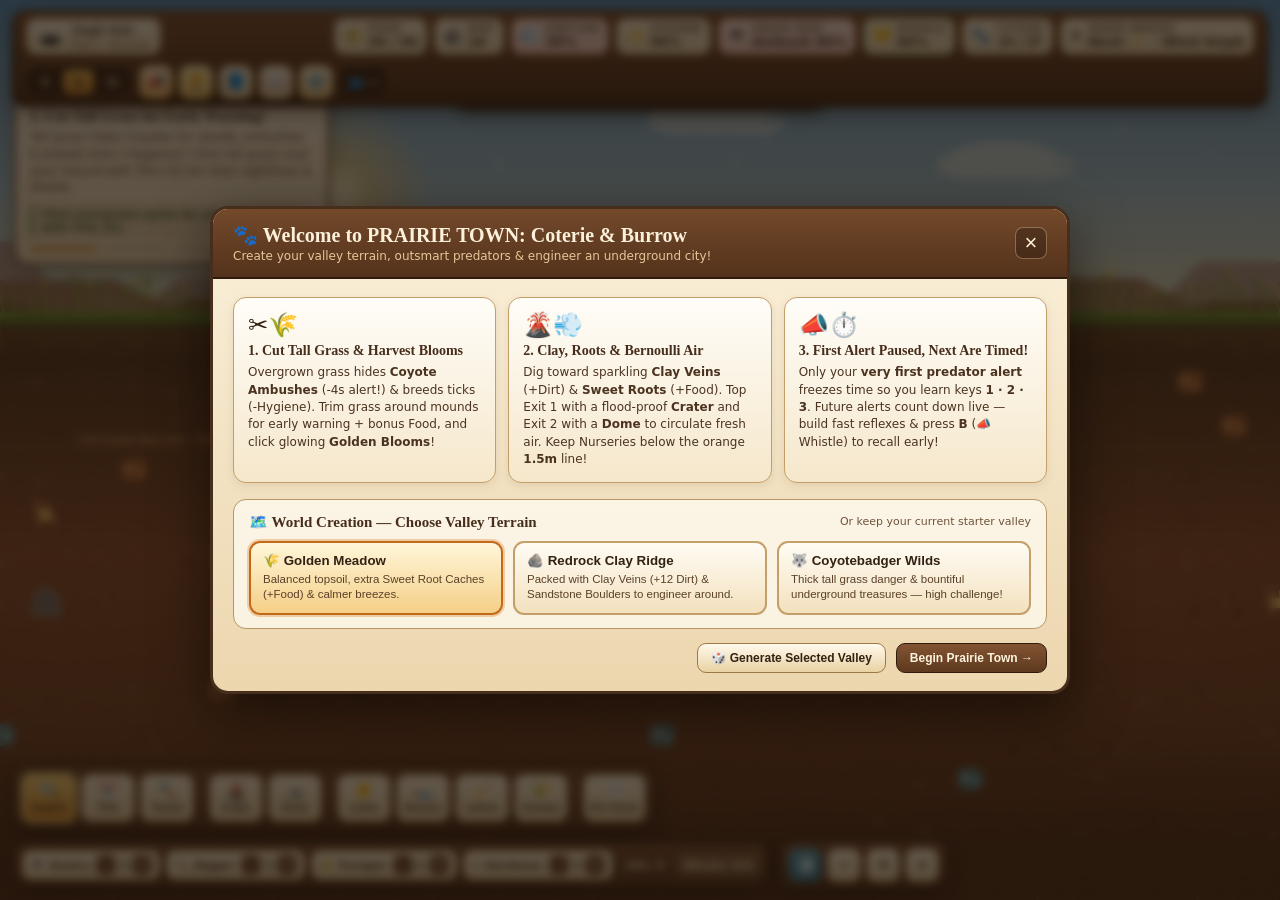
==== index.html @ 35f129bc "PRAIRIE TOWN: Coterie & Burrow v2.1.0 - static site ready with global player counter, valley minimap" ====
<!DOCTYPE html>
<html lang="en">
<head>
  <meta charset="UTF-8" />
  <meta name="viewport" content="width=device-width, initial-scale=1.0, maximum-scale=1.0, user-scalable=no" />
  <title>PRAIRIE TOWN: Coterie &amp; Burrow</title>
  <link rel="icon" href="data:image/svg+xml,<svg xmlns='http://www.w3.org/2000/svg' viewBox='0 0 100 100'><text y='.9em' font-size='90'>🐾</text></svg>" />
  <link rel="stylesheet" href="css/styles.css" />
</head>
<body>
  <div id="app-shell">
    <!-- Full-Screen Cutaway Canvas -->
    <canvas id="game-canvas" aria-label="Prairie Town cutaway world"></canvas>

    <!-- Top Wooden / Parchment HUD Bar -->
    <header id="top-hud" class="hud-wood-bar">
      <div class="hud-left">
        <button id="btn-rank-badge" class="hud-rank-pill" title="View Colony Rank &amp; Progression">
          <span id="hud-rank-icon" class="rank-icon">🕳️</span>
          <div class="rank-text">
            <span id="hud-rank-title" class="rank-title">Single Hole</span>
            <span id="hud-day-time" class="rank-sub">Day 1 · Morning</span>
          </div>
        </button>
      </div>

      <div class="hud-resources" aria-label="Colony Resources">
        <div class="res-pill" title="Food Stores (Seeds &amp; Dry Grass) — build Granaries to expand storage">
          <span class="res-ico">🌾</span>
          <div class="res-meta">
            <span class="res-label">Food</span>
            <span id="hud-food" class="res-val">28 / 50</span>
          </div>
        </div>

        <div class="res-pill" title="Packed Dirt — excavated from tunnels to build Crater &amp; Dome Mounds">
          <span class="res-ico">🪨</span>
          <div class="res-meta">
            <span class="res-label">Dirt</span>
            <span id="hud-dirt" class="res-val">18</span>
          </div>
        </div>

        <div id="pill-airflow" class="res-pill" title="Fresh Airflow % — Connect a Crater Mound + Dome Mound for Bernoulli ventilation!">
          <span class="res-ico">💨</span>
          <div class="res-meta">
            <span class="res-label">Airflow</span>
            <span id="hud-airflow" class="res-val">42%</span>
          </div>
          <span id="hud-bernoulli-tag" class="mini-tag hidden">Bernoulli</span>
        </div>

        <div class="res-pill" title="Colony Hygiene % — Build a Latrine, assign Gardeners & trim tick-heavy tall grass">
          <span class="res-ico">✨</span>
          <div class="res-meta">
            <span class="res-label">Hygiene</span>
            <span id="hud-hygiene" class="res-val">88%</span>
          </div>
        </div>

        <div id="pill-sightline" class="res-pill" title="Perimeter Grass &amp; Sightlines — Tall grass hides Coyote ambushes &amp; drains Hygiene!">
          <span class="res-ico">👁️</span>
          <div class="res-meta">
            <span class="res-label">Grass Risk</span>
            <span id="hud-grass-risk" class="res-val">High</span>
          </div>
        </div>

        <div id="pill-morale" class="res-pill" title="Colony Morale % — Driven by Food, Bernoulli Airflow, Hygiene &amp; Alarm defense">
          <span class="res-ico">💛</span>
          <div class="res-meta">
            <span class="res-label">Morale</span>
            <span id="hud-morale" class="res-val">86%</span>
          </div>
        </div>

        <button id="btn-roster" class="res-pill clickable" title="Population (Adults / Pups) — Click to view Coterie Roster">
          <span class="res-ico">🐾</span>
          <div class="res-meta">
            <span class="res-label">Coterie</span>
            <span id="hud-pop" class="res-val">4A / 1P</span>
          </div>
        </button>

        <div class="res-pill weather-pill" title="Current Weather, Wind &amp; Upcoming Forecast">
          <span id="hud-weather-ico" class="res-ico">☀️</span>
          <div class="res-meta">
            <span id="hud-weather-label" class="res-label">Warm Breeze</span>
            <span id="hud-weather-forecast" class="res-val">Next: 🌤️</span>
          </div>
        </div>

        <div id="megatown-scale-pill" class="res-pill megatown-pill hidden" title="1900 Texas Mega-Town Scale">
          <span class="res-ico">👑</span>
          <div class="res-meta">
            <span class="res-label">Texas Scale</span>
            <span id="hud-megatown-pop" class="res-val">0</span>
          </div>
        </div>
      </div>

      <div class="hud-right">
        <div class="speed-group" role="group" aria-label="Simulation Speed">
          <button id="btn-speed-0" class="speed-btn" data-speed="0" title="Pause (Space)">⏸</button>
          <button id="btn-speed-1" class="speed-btn active" data-speed="1" title="Normal Speed">1x</button>
          <button id="btn-speed-2" class="speed-btn" data-speed="2" title="Fast Speed">2x</button>
        </div>

        <button id="btn-whistle" class="hud-icon-btn whistle-btn" title="Recall Whistle: Dive surface dogs underground (B)">
          <span>📣</span>
        </button>

        <button id="btn-skills" class="hud-icon-btn skills-btn" title="Skills, Achievements &amp; Final Autonomous Goal (U)">
          <span>🏆</span>
          <span id="hud-sp-badge" class="sp-badge hidden">0</span>
        </button>

        <button id="btn-manual" class="hud-icon-btn" title="Opening Guide &amp; User Manual (H / ?)">
          <span>📘</span>
        </button>

        <button id="btn-almanac" class="hud-icon-btn" title="Prairie Almanac (Science Field Guide)">
          <span>📖</span>
          <span id="almanac-badge" class="notif-dot hidden"></span>
        </button>

        <button id="btn-settings" class="hud-icon-btn settings-btn" title="Settings &amp; Save Data (Esc)">
          <span>⚙️</span>
        </button>

        <div id="player-count-pill" class="players-badge" title="Total Players Played (Global Static Site Counter)">
          <span>👥</span>
          <span id="hud-players-count">—</span>
        </div>
      </div>
    </header>

    <!-- Compact 90m Valley Minimap (Click or drag to pan across colonies) -->
    <div id="minimap-wrap" class="minimap-wrap" title="90m Valley Radar — Click or drag to jump camera across your coteries">
      <canvas id="minimap-canvas" width="360" height="28" aria-label="90m Prairie Valley Minimap"></canvas>
    </div>

    <!-- Guided First Day Card (Advances when you act or click Next — never rushes you!) -->
    <aside id="tutorial-card" class="parchment-panel tutorial-card">
      <div class="tutorial-header">
        <span class="tutorial-badge">Day 1 Guide</span>
        <div style="display:flex;gap:8px;align-items:center">
          <button id="btn-next-tutorial" class="text-link-btn" style="font-weight:700;color:#6c3c16">Next →</button>
          <button id="btn-skip-tutorial" class="text-link-btn">Skip Guide</button>
        </div>
      </div>
      <h3 id="tutorial-title">1. Sightlines &amp; Foraging</h3>
      <p id="tutorial-text">Tall grass hides Coyotes! Select Trim Grass (G) and click tall grass by your mound.</p>
      <div id="tutorial-hint" class="tutorial-hint">Click tall grass near the mound with Trim Grass tool.</div>
      <div class="tutorial-dots" id="tutorial-dots">
        <span class="t-dot active"></span>
        <span class="t-dot"></span>
        <span class="t-dot"></span>
        <span class="t-dot"></span>
      </div>
    </aside>

    <!-- Status Toast Container -->
    <div id="toast-stack" class="toast-stack" aria-live="polite"></div>

    <!-- Clear Pause Indicator (click to resume) -->
    <button id="pause-banner" class="pause-banner hidden" title="Click or press Space to resume">
      ⏸ Game Paused — Click or press Space to resume
    </button>

    <!-- Contextual Inspector Panel (Prairie Dog, Chamber, Mound, or Coterie Roster) -->
    <aside id="inspector-panel" class="parchment-panel inspector-panel hidden">
      <div class="inspector-head">
        <h3 id="inspector-title">Inspector</h3>
        <button id="btn-close-inspector" class="close-x" aria-label="Close Inspector">&times;</button>
      </div>
      <div id="inspector-body" class="inspector-body"></div>
    </aside>

    <!-- Tactical Semantic Alarm Call Mini-Game Overlay -->
    <section id="alarm-overlay" class="alarm-overlay hidden" role="dialog" aria-label="Semantic Alarm Call">
      <div class="alarm-card">
        <div class="alarm-top">
          <span class="alarm-siren">📣 SENTRY ALERT!</span>
          <span id="alarm-spotter" class="alarm-spotter">Pip spotted a threat!</span>
          <span id="alarm-timer-text" class="alarm-timer-text">5.0s</span>
        </div>
        <div class="alarm-clue-row">
          <span id="alarm-clue-icon" class="alarm-clue-icon">🦅</span>
          <div>
            <div id="alarm-clue-title" class="alarm-clue-title">Fast Aerial Shadow</div>
            <div id="alarm-clue-desc" class="alarm-clue-desc">Match the semantic warning call to trigger an adrenaline dive burst!</div>
          </div>
        </div>
        <div class="alarm-progress-track">
          <div id="alarm-progress-fill" class="alarm-progress-fill"></div>
        </div>
        <div class="alarm-buttons">
          <button class="alarm-call-btn" data-call="hawk_chirp">
            <span class="call-key">1</span>
            <span class="call-wave">⚡</span>
            <div class="call-info">
              <strong>High-Pitch Dive Chirp</strong>
              <small>Fast Hawk</small>
            </div>
          </button>
          <button class="alarm-call-btn" data-call="coyote_bark">
            <span class="call-key">2</span>
            <span class="call-wave">〰️</span>
            <div class="call-info">
              <strong>Rhythmic Ground Bark</strong>
              <small>Stalking Coyote</small>
            </div>
          </button>
          <button class="alarm-call-btn" data-call="human_whistle">
            <span class="call-key">3</span>
            <span class="call-wave">━</span>
            <div class="call-info">
              <strong>Long Low Whistle</strong>
              <small>Passing Human</small>
            </div>
          </button>
        </div>
      </div>
    </section>

    <!-- Mega-Town Ascension / Rank Info Modal -->
    <div id="rank-modal" class="modal-backdrop hidden" role="dialog" aria-modal="true">
      <div class="modal-card parchment-modal">
        <div class="modal-head">
          <h2 id="rank-modal-heading">Colony Progression</h2>
          <button class="close-x modal-close" data-close="rank-modal">&times;</button>
        </div>
        <div id="rank-modal-body" class="modal-body"></div>
      </div>
    </div>

    <!-- Bottom Tool & Coterie Control Dock -->
    <footer id="bottom-dock" class="bottom-dock">
      <div class="dock-section tools-strip" role="toolbar" aria-label="Dig &amp; Engineering Tools">
        <button class="tool-btn active" data-tool="select" title="Inspect &amp; Select (V)">
          <span class="t-ico">🔍</span><span class="t-lbl">Inspect</span>
        </button>
        <button class="tool-btn" data-tool="trim" title="Trim Tall Grass for Sightlines (G)">
          <span class="t-ico">✂️</span><span class="t-lbl">Trim</span>
        </button>
        <button class="tool-btn" data-tool="tunnel" title="Carve Underground Tunnel (T)">
          <span class="t-ico">⛏️</span><span class="t-lbl">Tunnel</span>
        </button>
        <div class="dock-divider"></div>
        <button class="tool-btn" data-tool="crater" title="Crater Mound: 10 Dirt · Flood barrier + Bernoulli exhaust (C)">
          <span class="t-ico">🌋</span><span class="t-lbl">Crater</span>
        </button>
        <button class="tool-btn" data-tool="dome" title="Dome Mound: 6 Dirt · Bernoulli fresh air intake (D)">
          <span class="t-ico">⛰️</span><span class="t-lbl">Dome</span>
        </button>
        <div class="dock-divider"></div>
        <button class="tool-btn" data-tool="listening" title="Listening Chamber: 2 Dirt · Entrance safety alcove (L)">
          <span class="t-ico">👂</span><span class="t-lbl">Listen</span>
        </button>
        <button class="tool-btn" data-tool="nursery" title="Nursery: 6 Food · Deep (>1.5m) pup sanctuary (N)">
          <span class="t-ico">🛏️</span><span class="t-lbl">Nursery</span>
        </button>
        <button class="tool-btn" data-tool="latrine" title="Latrine: 2 Dirt · Keeps Hygiene % high (R)">
          <span class="t-ico">🧹</span><span class="t-lbl">Latrine</span>
        </button>
        <button class="tool-btn" data-tool="granary" title="Granary: 3 Dirt · Stores seeds for storms (F)">
          <span class="t-ico">🌾</span><span class="t-lbl">Granary</span>
        </button>
        <div class="dock-divider"></div>
        <button id="btn-tool-kin" class="tool-btn" data-tool="kin_check" title="Tooth-Touch Kin Check at Neighbor Border (K)">
          <span class="t-ico">🦷</span><span class="t-lbl">Kin Check</span>
        </button>
      </div>

      <div class="dock-right-cluster">
        <!-- Quick Coterie Role Counters -->
        <div class="dock-section roles-strip" aria-label="Coterie Roles">
          <div class="role-chip" data-role="sentry" title="Sentries watch from mounds">
            <span>👁️</span>
            <span class="role-name">Sentry</span>
            <button class="role-adj" data-role="sentry" data-delta="-1" aria-label="Remove Sentry">-</button>
            <strong id="cnt-sentry">1</strong>
            <button class="role-adj" data-role="sentry" data-delta="1" aria-label="Add Sentry">+</button>
          </div>
          <div class="role-chip" data-role="digger" title="Diggers carve tunnels &amp; build mounds">
            <span>⛏️</span>
            <span class="role-name">Digger</span>
            <button class="role-adj" data-role="digger" data-delta="-1" aria-label="Remove Digger">-</button>
            <strong id="cnt-digger">1</strong>
            <button class="role-adj" data-role="digger" data-delta="1" aria-label="Add Digger">+</button>
          </div>
          <div class="role-chip" data-role="forager" title="Foragers collect prairie seeds">
            <span>🌾</span>
            <span class="role-name">Forager</span>
            <button class="role-adj" data-role="forager" data-delta="-1" aria-label="Remove Forager">-</button>
            <strong id="cnt-forager">1</strong>
            <button class="role-adj" data-role="forager" data-delta="1" aria-label="Add Forager">+</button>
          </div>
          <div class="role-chip" data-role="gardener" title="Gardeners trim tall grass &amp; clean chambers">
            <span>✂️</span>
            <span class="role-name">Gardener</span>
            <button class="role-adj" data-role="gardener" data-delta="-1" aria-label="Remove Gardener">-</button>
            <strong id="cnt-gardener">1</strong>
            <button class="role-adj" data-role="gardener" data-delta="1" aria-label="Add Gardener">+</button>
          </div>
          <span id="cnt-idle-badge" class="idle-badge" title="Unassigned resting adults">Idle: 0</span>
          <span id="hud-queue-cap" class="queue-badge" title="Active Queued Work Blocks / Max Blueprint Capacity">Blocks: 0/4</span>
        </div>

        <!-- Camera & Overlay Controls -->
        <div class="dock-section cam-strip">
          <button id="btn-toggle-airflow" class="cam-btn active" title="Toggle Bernoulli Airflow Streamlines">💨</button>
          <button id="btn-zoom-out" class="cam-btn" title="Zoom Out (-)">−</button>
          <button id="btn-cam-reset" class="cam-btn" title="Center Camera on Colony">⌖</button>
          <button id="btn-zoom-in" class="cam-btn" title="Zoom In (+)">+</button>
        </div>
      </div>
    </footer>

    <!-- Hover Tooltip on Canvas -->
    <div id="canvas-tooltip" class="canvas-tooltip hidden"></div>

    <!-- Settings Modal (Pauses Gameplay When Open) -->
    <div id="settings-modal" class="modal-backdrop hidden" role="dialog" aria-modal="true" aria-labelledby="settings-title">
      <div class="modal-card parchment-modal settings-modal">
        <div class="modal-head">
          <h2 id="settings-title">⚙️ Prairie Town Settings</h2>
          <button class="close-x modal-close" data-close="settings-modal">&times;</button>
        </div>

        <div class="modal-body settings-grid">
          <!-- Audio Settings -->
          <section class="settings-section">
            <h3>🔊 Synthesized Audio</h3>
            <div class="setting-row">
              <label for="opt-mute">Mute All Audio</label>
              <label class="switch">
                <input type="checkbox" id="opt-mute" />
                <span class="slider-toggle"></span>
              </label>
            </div>
            <div class="setting-row slider-row">
              <label for="opt-master-vol">Master Volume <span id="lbl-master-vol">80%</span></label>
              <input type="range" id="opt-master-vol" min="0" max="100" value="80" />
            </div>
            <div class="setting-row slider-row">
              <label for="opt-sfx-vol">Sound Effects (Chirps, Digging) <span id="lbl-sfx-vol">85%</span></label>
              <input type="range" id="opt-sfx-vol" min="0" max="100" value="85" />
            </div>
            <div class="setting-row slider-row">
              <label for="opt-amb-vol">Nature Ambience (Wind, Rain) <span id="lbl-amb-vol">65%</span></label>
              <input type="range" id="opt-amb-vol" min="0" max="100" value="65" />
            </div>
          </section>

          <!-- Visual & Gameplay Options -->
          <section class="settings-section">
            <h3>🌾 Visuals &amp; Pacing</h3>
            <div class="setting-row">
              <label for="opt-shake">Screen Shake</label>
              <label class="switch">
                <input type="checkbox" id="opt-shake" checked />
                <span class="slider-toggle"></span>
              </label>
            </div>
            <div class="setting-row">
              <label for="opt-airflow">Airflow Streamline Overlay</label>
              <label class="switch">
                <input type="checkbox" id="opt-airflow" checked />
                <span class="slider-toggle"></span>
              </label>
            </div>
            <div class="setting-row">
              <label for="opt-particles">Particle Density</label>
              <select id="opt-particles" class="parchment-select">
                <option value="high">High (Lush Prairie)</option>
                <option value="low">Low (Performance)</option>
              </select>
            </div>
            <div class="setting-row">
              <label for="opt-pacing">Pacing Mode</label>
              <select id="opt-pacing" class="parchment-select">
                <option value="cozy">Cozy Prairie (Relaxed)</option>
                <option value="wild">Wild Frontier (Tactical)</option>
              </select>
            </div>
          </section>

          <!-- Save Data Controls -->
          <section class="settings-section save-section">
            <h3>💾 Colony Save Data</h3>
            <div class="save-status-row">
              <span id="save-status-text" class="save-status">Auto-save ready</span>
              <button id="btn-manual-save" class="wood-btn">Save Now</button>
            </div>

            <div class="save-code-box">
              <label for="save-code-area">Export / Import JSON Save Code</label>
              <textarea id="save-code-area" rows="3" placeholder="Click 'Export Save Code' to generate JSON, or paste a save code here to import..."></textarea>
              <div class="save-btn-row">
                <button id="btn-export-save" class="parchment-btn">Copy / Export JSON</button>
                <button id="btn-import-save" class="parchment-btn">Paste / Import JSON</button>
              </div>
              <div id="save-feedback" class="save-feedback"></div>
            </div>

            <div class="reset-zone">
              <button id="btn-reset-colony" class="danger-btn">Reset Colony</button>
              <div id="reset-confirm-box" class="reset-confirm hidden">
                <span>Start a brand-new colony? Current unsaved progress will be cleared.</span>
                <button id="btn-reset-confirm" class="danger-btn">Confirm Reset</button>
                <button id="btn-reset-cancel" class="parchment-btn">Cancel</button>
              </div>
            </div>
          </section>
        </div>
      </div>
    </div>

    <!-- Prairie Almanac Modal (Pauses Gameplay When Open) -->
    <div id="almanac-modal" class="modal-backdrop hidden" role="dialog" aria-modal="true" aria-labelledby="almanac-title">
      <div class="modal-card parchment-modal almanac-modal">
        <div class="modal-head">
          <div>
            <h2 id="almanac-title">📖 Prairie Almanac — Real Science &amp; Field Notes</h2>
            <p id="almanac-progress" class="modal-sub">0 / 9 Discoveries Unlocked</p>
          </div>
          <button class="close-x modal-close" data-close="almanac-modal">&times;</button>
        </div>
        <div id="almanac-grid" class="almanac-grid"></div>
      </div>
    </div>

    <!-- Opening Welcome, Quick Guide & World Creation Modal -->
    <div id="welcome-modal" class="modal-backdrop hidden" role="dialog" aria-modal="true" aria-labelledby="welcome-title">
      <div class="modal-card parchment-modal welcome-modal">
        <div class="modal-head welcome-head">
          <div>
            <h2 id="welcome-title">🐾 Welcome to PRAIRIE TOWN: Coterie &amp; Burrow</h2>
            <p class="modal-sub">Create your valley terrain, outsmart predators &amp; engineer an underground city!</p>
          </div>
          <button class="close-x modal-close" data-close="welcome-modal">&times;</button>
        </div>
        <div class="modal-body welcome-body">
          <div class="welcome-pillars">
            <div class="pillar-card">
              <div class="pillar-ico">✂️🌾</div>
              <h4>1. Cut Tall Grass &amp; Harvest Blooms</h4>
              <p>Overgrown grass hides <strong>Coyote Ambushes</strong> (-4s alert!) &amp; breeds ticks (-Hygiene). Trim grass around mounds for early warning + bonus Food, and click glowing <strong>Golden Blooms</strong>!</p>
            </div>
            <div class="pillar-card">
              <div class="pillar-ico">🌋💨</div>
              <h4>2. Clay, Roots &amp; Bernoulli Air</h4>
              <p>Dig toward sparkling <strong>Clay Veins</strong> (+Dirt) &amp; <strong>Sweet Roots</strong> (+Food). Top Exit 1 with a flood-proof <strong>Crater</strong> and Exit 2 with a <strong>Dome</strong> to circulate fresh air. Keep Nurseries below the orange <strong>1.5m</strong> line!</p>
            </div>
            <div class="pillar-card">
              <div class="pillar-ico">📣⏱️</div>
              <h4>3. First Alert Paused, Next Are Timed!</h4>
              <p>Only your <strong>very first predator alert</strong> freezes time so you learn keys <strong>1 · 2 · 3</strong>. Future alerts count down live — build fast reflexes &amp; press <strong>B</strong> (📣 Whistle) to recall early!</p>
            </div>
          </div>

          <div class="world-gen-panel">
            <div class="world-gen-head">
              <h3>🗺️ World Creation — Choose Valley Terrain</h3>
              <span class="world-seed-hint">Or keep your current starter valley</span>
            </div>
            <div class="world-style-grid" id="world-style-grid">
              <button class="world-style-card active" data-world-style="meadow">
                <strong>🌾 Golden Meadow</strong>
                <small>Balanced topsoil, extra Sweet Root Caches (+Food) &amp; calmer breezes.</small>
              </button>
              <button class="world-style-card" data-world-style="canyon">
                <strong>🪨 Redrock Clay Ridge</strong>
                <small>Packed with Clay Veins (+12 Dirt) &amp; Sandstone Boulders to engineer around.</small>
              </button>
              <button class="world-style-card" data-world-style="frontier">
                <strong>🐺 Coyotebadger Wilds</strong>
                <small>Thick tall grass danger &amp; bountiful underground treasures — high challenge!</small>
              </button>
            </div>
          </div>

          <div class="welcome-actions">
            <button id="btn-welcome-reseed" class="parchment-btn">🎲 Generate Selected Valley</button>
            <button id="btn-welcome-start" class="wood-btn welcome-start-btn">Begin Prairie Town →</button>
          </div>
        </div>
      </div>
    </div>

    <!-- Skills, Achievements & Grand Victory Goal Modal -->
    <div id="skills-modal" class="modal-backdrop hidden" role="dialog" aria-modal="true" aria-labelledby="skills-title">
      <div class="modal-card parchment-modal almanac-modal">
        <div class="modal-head">
          <div>
            <h2 id="skills-title">🏆 Skills, Achievements &amp; Grand Prairie Goal</h2>
            <p id="skills-sp-summary" class="modal-sub">Available Skill Points: 0 SP · Earn SP from Achievements!</p>
          </div>
          <button class="close-x modal-close" data-close="skills-modal">&times;</button>
        </div>
        <div id="skills-modal-body" class="modal-body"></div>
      </div>
    </div>

    <!-- Autonomous Colony Victory Modal -->
    <div id="victory-modal" class="modal-backdrop hidden" role="dialog" aria-modal="true" aria-labelledby="victory-title">
      <div class="modal-card parchment-modal welcome-modal">
        <div class="modal-head">
          <div>
            <h2 id="victory-title">👑 GRAND AUTONOMOUS PRAIRIE TOWN ACHIEVED!</h2>
            <p class="modal-sub">Your 90m valley &amp; 6 Coteries are now united and 100% self-sustaining!</p>
          </div>
          <button class="close-x modal-close" data-close="victory-modal">&times;</button>
        </div>
        <div class="modal-body" style="display:flex;flex-direction:column;gap:14px">
          <div class="pillar-card">
            <h4>✨ Autonomous Stewardship Active</h4>
            <p>Congratulations! Your Prairie Town now <strong>runs &amp; defends itself completely on its own</strong> without needing any help:</p>
            <ul style="margin-top:8px;padding-left:18px;font-size:12.5px;display:flex;flex-direction:column;gap:4px">
              <li><strong>Autonomous Sentries</strong> automatically sound the exact matching Hawk, Coyote &amp; Human semantic calls — no popups will interrupt you!</li>
              <li><strong>Balanced Self-Governance:</strong> Maturing pups automatically reinforce Sentries, Foragers &amp; Gardeners to keep Food, Hygiene &amp; Bernoulli airflow thriving endlessly.</li>
              <li><strong>400M Mega-Town Scale:</strong> Watch your living prairie ecosystem prosper indefinitely as you expand wards!</li>
            </ul>
          </div>
          <div class="welcome-actions">
            <button id="btn-victory-new" class="parchment-btn">🗺️ Start New Valley</button>
            <button id="btn-victory-continue" class="wood-btn welcome-start-btn">Watch Autonomous Colony →</button>
          </div>
        </div>
      </div>
    </div>

    <!-- Simple User Manual Modal (Pauses Gameplay When Open) -->
    <div id="manual-modal" class="modal-backdrop hidden" role="dialog" aria-modal="true" aria-labelledby="manual-title">
      <div class="modal-card parchment-modal almanac-modal">
        <div class="modal-head">
          <div>
            <h2 id="manual-title">📘 Prairie Town — Simple User Manual</h2>
            <p class="modal-sub">Game is paused while you read. Take your time!</p>
          </div>
          <div style="display:flex;gap:8px;align-items:center">
            <button id="btn-open-welcome" class="parchment-btn">🗺️ Valley Maker / Intro</button>
            <button class="close-x modal-close" data-close="manual-modal">&times;</button>
          </div>
        </div>
        <div class="modal-body manual-body">
          <section class="manual-card">
            <h3>1. Camera &amp; Basic Controls</h3>
            <ul>
              <li><strong>Pan Camera:</strong> Drag anywhere on the screen, use <strong>WASD / Arrow Keys</strong>, or click/drag the <strong>90m Valley Radar Bar</strong> at top center.</li>
              <li><strong>Zoom:</strong> Mouse wheel, or click <strong>+ / −</strong> in the bottom-right dock. Click <strong>⌖</strong> to recenter.</li>
              <li><strong>Pause / Speed:</strong> Press <strong>Space</strong> to pause anytime, or click <strong>⏸ / 1x / 2x</strong> at the top-right.</li>
              <li><strong>Brush &amp; Cancel:</strong> Hold <strong>Shift + Drag</strong> with Tunnel or Trim to paint multiple tiles; <strong>Right-click</strong> any dashed task tile to cancel &amp; refund resources.</li>
            </ul>
          </section>

          <section class="manual-card">
            <h3>2. How to Build Your Colony (5 Easy Steps)</h3>
            <ol>
              <li><strong>Trim Tall Grass (✂️ Trim):</strong> Click tall grass near your hole so your Sentry spots sneaky Coyotes early.</li>
              <li><strong>Dig Tunnels (⛏️ Tunnel):</strong> Click soil next to your starting tunnel to dig deeper and sideways (+4 Dirt each).</li>
              <li><strong>Create Bernoulli Fresh Air:</strong> Pack a <strong>🌋 Crater Mound</strong> on your first hole (blocks rain floods!), dig another tunnel up to a second surface exit, and build a <strong>⛰️ Dome Mound</strong>. Air will visibly flow down the Dome and out the Crater!</li>
              <li><strong>Carve Specialized Chambers:</strong>
                <ul>
                  <li><strong>👂 Listen:</strong> Right next to an entrance shaft (dogs pause to listen for danger before exiting).</li>
                  <li><strong>🌾 Granary:</strong> Underground room to store extra Food for storms.</li>
                  <li><strong>🧹 Latrine:</strong> Side room to keep Colony Hygiene % high.</li>
                  <li><strong>🛏️ Nursery:</strong> Dig <strong>below the orange 1.5m Coyote Dig Limit line</strong> so pups grow safely!</li>
                </ul>
              </li>
              <li><strong>Expand via Tooth-Touch (🦷 Kin Check):</strong> Dig sideways until you touch a glowing dashed Neighbor Border, then click <strong>Kin Check</strong> (or click the border with Inspect) to welcome neighbor prairie dogs!</li>
            </ol>
          </section>

          <section class="manual-card">
            <h3>3. Predator Alarms (1st Paused, Then Timed!)</h3>
            <p>Your <strong>first alert pauses</strong> so you can read calmly. After that, every alert runs on a <strong>live timer</strong>! Match keys <strong>1</strong>, <strong>2</strong>, or <strong>3</strong>:</p>
            <ul>
              <li><strong>1 · High-Pitch Dive Chirp:</strong> Fast soaring 🦅 <strong>Hawk</strong></li>
              <li><strong>2 · Rhythmic Ground Bark:</strong> Stalking 🐺 <strong>Coyote</strong> (Short grass gives +3s; Tall grass = Ambush!)</li>
              <li><strong>3 · Long Low Whistle:</strong> Tall striding 🥾 <strong>Human</strong></li>
            </ul>
          </section>

          <section class="manual-card">
            <h3>4. Coterie Roles (Bottom-Right Bar)</h3>
            <ul>
              <li><strong>👁️ Sentry:</strong> Stands atop mounds to scan sightlines and spot predators early.</li>
              <li><strong>⛏️ Digger:</strong> Excavates queued tunnels/rooms and builds Crater &amp; Dome mounds.</li>
              <li><strong>🌾 Forager:</strong> Gathers prairie seeds &amp; dry grass on sunny days to refill Food.</li>
              <li><strong>✂️ Gardener:</strong> Automatically trims grass near entrances and keeps rooms tidy.</li>
            </ul>
          </section>

          <section class="manual-card">
            <h3>5. Quick Shortcuts</h3>
            <div class="shortcut-grid">
              <span><b>Space</b> Pause / Play</span>
              <span><b>V / Esc</b> Inspect Tool</span>
              <span><b>G</b> Trim Grass</span>
              <span><b>T</b> Carve Tunnel</span>
              <span><b>C</b> Crater Mound</span>
              <span><b>D</b> Dome Mound</span>
              <span><b>L</b> Listening Room</span>
              <span><b>N</b> Nursery (&gt;1.5m)</span>
              <span><b>R</b> Latrine</span>
              <span><b>F</b> Granary</span>
              <span><b>K</b> Kin Check</span>
              <span><b>B</b> Recall Whistle</span>
              <span><b>U</b> Skills &amp; Goal</span>
              <span><b>H / ?</b> Open Manual</span>
            </div>
          </section>
        </div>
      </div>
    </div>
  </div>

  <!-- Game Modules (ordered cleanly so file:// and http:// both work with zero build tools) -->
  <script defer src="js/constants.js"></script>
  <script defer src="js/audio.js"></script>
  <script defer src="js/world.js"></script>
  <script defer src="js/entities.js"></script>
  <script defer src="js/renderer.js"></script>
  <script defer src="js/ui.js"></script>
  <script defer src="js/game.js"></script>
</body>
</html>
---- css/styles.css ----
/* ============================================================================
   PRAIRIE TOWN: Coterie & Burrow
   Warm golden-hour storybook parchment & carved prairie cedar aesthetic
   ============================================================================ */

:root {
  --wood-dark: #472d1b;
  --wood-mid: #6b452a;
  --wood-light: #8f603c;
  --wood-border: #2f1c0f;
  --parchment-bg: #f6ebd4;
  --parchment-deep: #ead7b3;
  --parchment-border: #b89563;
  --ink-dark: #332114;
  --ink-muted: #6e523a;
  --accent-amber: #d9822b;
  --accent-gold: #f0b849;
  --accent-green: #588c3a;
  --accent-sky: #4a8eb0;
  --accent-danger: #c64734;
  --shadow-soft: 0 8px 24px rgba(38, 22, 10, 0.32);
  --font-display: Georgia, 'Palatino Linotype', 'Book Antiqua', serif;
  --font-ui: 'Segoe UI', system-ui, -apple-system, sans-serif;
}

* {
  box-sizing: border-box;
  margin: 0;
  padding: 0;
}

html, body {
  width: 100%;
  height: 100%;
  overflow: hidden;
  background: #2b1e16;
  color: var(--ink-dark);
  font-family: var(--font-ui);
  user-select: none;
  -webkit-user-select: none;
}

.hidden {
  display: none !important;
}

#app-shell {
  position: relative;
  width: 100vw;
  height: 100vh;
  overflow: hidden;
}

#game-canvas {
  display: block;
  width: 100%;
  height: 100%;
  cursor: grab;
  touch-action: none;
}

#game-canvas.tool-cursor {
  cursor: crosshair;
}

#game-canvas.panning {
  cursor: grabbing;
}

/* ==================== TOP WOODEN & PARCHMENT HUD ==================== */
.hud-wood-bar {
  position: absolute;
  top: 10px;
  left: 12px;
  right: 12px;
  min-height: 54px;
  display: flex;
  align-items: center;
  justify-content: space-between;
  gap: 10px;
  padding: 6px 12px;
  border-radius: 14px;
  background: linear-gradient(180deg, #7c5031 0%, #5b3820 65%, #492b17 100%);
  border: 2px solid var(--wood-border);
  box-shadow:
    inset 0 1px 0 rgba(255, 228, 179, 0.3),
    inset 0 -2px 4px rgba(0, 0, 0, 0.35),
    0 6px 18px rgba(25, 14, 6, 0.42);
  z-index: 20;
  flex-wrap: wrap;
}

.hud-left, .hud-right {
  display: flex;
  align-items: center;
  gap: 6px;
}

.hud-rank-pill {
  display: flex;
  align-items: center;
  gap: 8px;
  padding: 4px 11px;
  border-radius: 10px;
  border: 1.5px solid #c9a165;
  background: linear-gradient(180deg, #fbf3df 0%, #ead5ad 100%);
  color: var(--ink-dark);
  cursor: pointer;
  transition: transform 0.14s ease, box-shadow 0.14s ease;
}

.hud-rank-pill:hover {
  transform: translateY(-1px);
  box-shadow: 0 3px 10px rgba(0, 0, 0, 0.25);
}

.rank-icon {
  font-size: 20px;
  line-height: 1;
}

.rank-text {
  display: flex;
  flex-direction: column;
  text-align: left;
}

.rank-title {
  font-family: var(--font-display);
  font-weight: 700;
  font-size: 13px;
  line-height: 1.15;
}

.rank-sub {
  font-size: 11px;
  color: var(--ink-muted);
}

.hud-resources {
  display: flex;
  align-items: center;
  gap: 7px;
  flex-wrap: wrap;
}

.res-pill {
  position: relative;
  display: flex;
  align-items: center;
  gap: 5px;
  padding: 4px 8px;
  border-radius: 10px;
  background: linear-gradient(180deg, #f9efd8 0%, #ebd6ad 100%);
  border: 1.5px solid #b58d55;
  color: var(--ink-dark);
  box-shadow: inset 0 1px 0 rgba(255, 255, 255, 0.7);
  font-size: 11.5px;
}

.res-pill.clickable {
  cursor: pointer;
  transition: transform 0.12s ease;
}

.res-pill.clickable:hover {
  transform: translateY(-1px);
  background: linear-gradient(180deg, #fff6e4 0%, #f1ddb7 100%);
}

.res-pill.warn {
  border-color: #d05838;
  background: linear-gradient(180deg, #fde8e0 0%, #f6cabd 100%);
}

.res-pill.good {
  border-color: #6a9c44;
}

.res-ico {
  font-size: 16px;
  line-height: 1;
}

.res-meta {
  display: flex;
  flex-direction: column;
  line-height: 1.15;
}

.res-label {
  font-size: 10px;
  text-transform: uppercase;
  letter-spacing: 0.4px;
  color: var(--ink-muted);
  font-weight: 700;
}

.res-val {
  font-size: 13px;
  font-weight: 700;
  color: var(--ink-dark);
}

.mini-tag {
  font-size: 10px;
  font-weight: 700;
  padding: 2px 5px;
  border-radius: 6px;
  background: #3d7d8c;
  color: #fff;
  margin-left: 2px;
}

.megatown-pill {
  background: linear-gradient(180deg, #fff0ba 0%, #e7be58 100%);
  border-color: #9e6c13;
}

.speed-group {
  display: flex;
  background: #331e10;
  border-radius: 10px;
  padding: 3px;
  border: 1px solid #8a6242;
  gap: 3px;
}

.speed-btn {
  border: none;
  background: transparent;
  color: #ead7b3;
  font-weight: 700;
  font-size: 12px;
  padding: 5px 9px;
  border-radius: 7px;
  cursor: pointer;
  transition: background 0.15s ease, color 0.15s ease;
}

.speed-btn:hover {
  background: rgba(255, 224, 170, 0.15);
}

.speed-btn.active {
  background: linear-gradient(180deg, #f3be59 0%, #d48829 100%);
  color: #2b1709;
  box-shadow: 0 1px 4px rgba(0, 0, 0, 0.35);
}

.hud-icon-btn {
  position: relative;
  width: 34px;
  height: 34px;
  border-radius: 10px;
  border: 1.5px solid #c9a165;
  background: linear-gradient(180deg, #fbf3df 0%, #e6cea0 100%);
  font-size: 16px;
  display: grid;
  place-items: center;
  cursor: pointer;
  box-shadow: 0 2px 6px rgba(0, 0, 0, 0.28);
  transition: transform 0.14s ease, filter 0.14s ease;
}

.hud-icon-btn:hover {
  transform: translateY(-1px) scale(1.03);
  filter: brightness(1.04);
}

.settings-btn {
  border-color: #f0be67;
  background: linear-gradient(180deg, #fff4d6 0%, #e7c27e 100%);
}

.players-badge {
  height: 34px;
  padding: 0 8px;
  border-radius: 10px;
  background: #331e10;
  border: 1px solid #8a6242;
  color: #f6ebd4;
  font-size: 12px;
  font-weight: 700;
  display: inline-flex;
  align-items: center;
  gap: 4px;
  white-space: nowrap;
  box-shadow: inset 0 1px 0 rgba(255, 224, 170, 0.14);
}

.minimap-wrap {
  position: absolute;
  top: 72px;
  left: 50%;
  transform: translateX(-50%);
  padding: 3px;
  border-radius: 10px;
  background: linear-gradient(180deg, #724729 0%, #4b2d18 100%);
  border: 2px solid var(--wood-border);
  box-shadow: 0 4px 14px rgba(20, 10, 4, 0.42);
  z-index: 16;
  cursor: pointer;
  line-height: 0;
}

#minimap-canvas {
  display: block;
  width: min(360px, 42vw);
  height: 28px;
  border-radius: 6px;
}

@media (max-width: 1180px) {
  .minimap-wrap { top: 112px; }
  .tutorial-card { top: 112px; }
}

@media (max-width: 900px) {
  .minimap-wrap { display: none; }
}

.notif-dot {
  position: absolute;
  top: -3px;
  right: -3px;
  width: 10px;
  height: 10px;
  border-radius: 50%;
  background: #d95232;
  border: 1.5px solid #fff7e6;
}

/* ==================== PARCHMENT PANELS & TUTORIAL ==================== */
.parchment-panel {
  background: linear-gradient(180deg, #faf1dc 0%, #eedbb7 100%);
  border: 2px solid var(--wood-mid);
  border-radius: 14px;
  box-shadow: var(--shadow-soft), inset 0 1px 0 rgba(255, 255, 255, 0.7);
  color: var(--ink-dark);
}

.tutorial-card {
  position: absolute;
  top: 74px;
  left: 14px;
  width: 315px;
  padding: 12px 14px;
  z-index: 15;
}

.tutorial-header {
  display: flex;
  justify-content: space-between;
  align-items: center;
  margin-bottom: 5px;
}

.tutorial-badge {
  font-size: 10px;
  font-weight: 800;
  text-transform: uppercase;
  letter-spacing: 0.6px;
  background: var(--accent-amber);
  color: #fff;
  padding: 2px 8px;
  border-radius: 99px;
}

.text-link-btn {
  border: none;
  background: none;
  color: var(--ink-muted);
  font-size: 11px;
  text-decoration: underline;
  cursor: pointer;
}

.tutorial-card h3 {
  font-family: var(--font-display);
  font-size: 15px;
  margin-bottom: 4px;
}

.tutorial-card p {
  font-size: 12px;
  line-height: 1.4;
  color: #462f1d;
}

.tutorial-hint {
  margin-top: 7px;
  padding: 5px 8px;
  border-radius: 8px;
  background: rgba(143, 96, 60, 0.12);
  border-left: 3px solid var(--accent-green);
  font-size: 11px;
  font-weight: 600;
  color: #365723;
}

.tutorial-dots {
  display: flex;
  gap: 5px;
  margin-top: 8px;
}

.t-dot {
  flex: 1;
  height: 4px;
  border-radius: 4px;
  background: rgba(90, 56, 30, 0.2);
}

.t-dot.done {
  background: var(--accent-green);
}

.t-dot.active {
  background: var(--accent-amber);
}

/* ==================== INSPECTOR PANEL ==================== */
.inspector-panel {
  position: absolute;
  top: 74px;
  right: 14px;
  width: 300px;
  max-height: calc(100vh - 170px);
  display: flex;
  flex-direction: column;
  z-index: 16;
  overflow: hidden;
}

.inspector-head {
  display: flex;
  align-items: center;
  justify-content: space-between;
  padding: 10px 14px;
  background: linear-gradient(180deg, #74492b 0%, #56341d 100%);
  color: #faeed6;
  border-bottom: 2px solid var(--wood-border);
}

.inspector-head h3 {
  font-family: var(--font-display);
  font-size: 15px;
}

.inspector-body {
  padding: 12px 14px;
  overflow-y: auto;
  font-size: 13px;
  line-height: 1.45;
}

.insp-stat {
  display: flex;
  justify-content: space-between;
  padding: 4px 0;
  border-bottom: 1px dashed rgba(110, 82, 58, 0.25);
}

.insp-role-grid {
  display: grid;
  grid-template-columns: 1fr 1fr;
  gap: 6px;
  margin-top: 10px;
}

.insp-role-btn {
  padding: 6px 8px;
  border-radius: 8px;
  border: 1.5px solid var(--parchment-border);
  background: #fdf6e6;
  color: var(--ink-dark);
  font-size: 12px;
  font-weight: 600;
  cursor: pointer;
  text-align: left;
  transition: all 0.12s ease;
}

.insp-role-btn:hover {
  background: #f5e2bb;
}

.insp-role-btn.active {
  border-color: var(--accent-amber);
  background: #fae2af;
  box-shadow: inset 0 0 0 1px var(--accent-amber);
}

.roster-row {
  display: flex;
  align-items: center;
  justify-content: space-between;
  padding: 6px 8px;
  margin-bottom: 5px;
  border-radius: 8px;
  background: rgba(255, 252, 244, 0.72);
  border: 1px solid rgba(184, 149, 99, 0.45);
  cursor: pointer;
}

.roster-row:hover {
  background: #fff7e2;
}

/* ==================== TOAST NOTIFICATIONS ==================== */
.toast-stack {
  position: absolute;
  top: 74px;
  left: 50%;
  transform: translateX(-50%);
  display: flex;
  flex-direction: column;
  gap: 6px;
  z-index: 25;
  pointer-events: none;
}

.toast-item {
  padding: 8px 16px;
  border-radius: 999px;
  background: rgba(56, 35, 19, 0.92);
  color: #fcefd4;
  border: 1.5px solid #d5a35a;
  font-size: 13px;
  font-weight: 600;
  box-shadow: 0 5px 16px rgba(0, 0, 0, 0.35);
  animation: toastIn 0.22s ease;
}

.toast-item.good { border-color: #7eb856; background: rgba(39, 64, 24, 0.93); }
.toast-item.warn { border-color: #e26d47; background: rgba(94, 32, 20, 0.94); }

.pause-banner {
  position: absolute;
  top: 74px;
  left: 50%;
  transform: translateX(-50%);
  z-index: 26;
  padding: 7px 16px;
  border-radius: 999px;
  border: 2px solid #f0b849;
  background: rgba(56, 33, 17, 0.94);
  color: #fff3d6;
  font-weight: 700;
  font-size: 13px;
  cursor: pointer;
  box-shadow: 0 6px 18px rgba(0, 0, 0, 0.35);
}

.pause-banner:hover {
  background: rgba(76, 46, 24, 0.96);
}

@keyframes toastIn {
  from { opacity: 0; transform: translateY(-8px) scale(0.96); }
  to { opacity: 1; transform: translateY(0) scale(1); }
}

/* ==================== TACTICAL SEMANTIC ALARM OVERLAY ==================== */
.alarm-overlay {
  position: absolute;
  bottom: 94px;
  left: 50%;
  transform: translateX(-50%);
  z-index: 28;
  width: min(650px, calc(100vw - 24px));
  animation: alarmPop 0.2s cubic-bezier(0.2, 0.9, 0.3, 1.1);
}

@keyframes alarmPop {
  from { opacity: 0; transform: translateX(-50%) translateY(16px) scale(0.95); }
  to { opacity: 1; transform: translateX(-50%) translateY(0) scale(1); }
}

.alarm-card {
  background: linear-gradient(180deg, #fff5de 0%, #f1d9ae 100%);
  border: 3px solid #b53f29;
  border-radius: 16px;
  padding: 12px 16px;
  box-shadow: 0 12px 34px rgba(38, 12, 6, 0.55), 0 0 0 4px rgba(217, 130, 43, 0.25);
}

.alarm-top {
  display: flex;
  align-items: center;
  justify-content: space-between;
  gap: 8px;
  margin-bottom: 6px;
}

.alarm-siren {
  font-weight: 800;
  font-size: 12px;
  letter-spacing: 0.6px;
  color: #fff;
  background: #c64734;
  padding: 3px 9px;
  border-radius: 99px;
}

.alarm-spotter {
  font-weight: 700;
  font-size: 13px;
  color: var(--ink-dark);
}

.alarm-timer-text {
  font-weight: 800;
  font-size: 14px;
  color: #b53f29;
  padding: 2px 8px;
  border-radius: 99px;
  background: rgba(181, 63, 41, 0.12);
}

.alarm-timer-text.urgent {
  background: #c63424;
  color: #fff;
  animation: urgentPulse 0.45s infinite alternate;
}

@keyframes urgentPulse {
  from { transform: scale(1); }
  to { transform: scale(1.08); }
}

.whistle-btn {
  border-color: #d97a2b;
  background: linear-gradient(180deg, #ffebc7 0%, #f0bb65 100%);
}

/* ==================== OPENING WELCOME & WORLD CREATION MODAL ==================== */
.welcome-modal {
  width: min(920px, 100%);
}

.welcome-pillars {
  display: grid;
  grid-template-columns: repeat(auto-fit, minmax(230px, 1fr));
  gap: 12px;
  margin-bottom: 16px;
}

.pillar-card {
  background: linear-gradient(180deg, #fffdf8 0%, #f5e7cb 100%);
  border: 1.5px solid #c39e67;
  border-radius: 13px;
  padding: 13px 14px;
  box-shadow: 0 3px 10px rgba(70, 42, 16, 0.09);
}

.pillar-ico {
  font-size: 24px;
  margin-bottom: 4px;
}

.pillar-card h4 {
  font-family: var(--font-display);
  font-size: 14px;
  color: var(--wood-dark);
  margin-bottom: 5px;
}

.pillar-card p {
  font-size: 12px;
  line-height: 1.45;
  color: #4b3320;
}

.world-gen-panel {
  background: rgba(255, 252, 244, 0.72);
  border: 1.5px solid var(--parchment-border);
  border-radius: 13px;
  padding: 13px 15px;
  margin-bottom: 14px;
}

.world-gen-head {
  display: flex;
  justify-content: space-between;
  align-items: center;
  margin-bottom: 10px;
}

.world-gen-head h3 {
  font-family: var(--font-display);
  font-size: 15px;
  color: var(--wood-dark);
}

.world-seed-hint {
  font-size: 11px;
  color: var(--ink-muted);
}

.world-style-grid {
  display: grid;
  grid-template-columns: repeat(auto-fit, minmax(210px, 1fr));
  gap: 10px;
}

.world-style-card {
  display: flex;
  flex-direction: column;
  gap: 4px;
  text-align: left;
  padding: 10px 12px;
  border-radius: 11px;
  border: 2px solid #c59f69;
  background: linear-gradient(180deg, #fffcf4 0%, #f3e1be 100%);
  cursor: pointer;
  color: var(--ink-dark);
  transition: transform 0.14s ease, border-color 0.14s ease, box-shadow 0.14s ease;
}

.world-style-card:hover {
  transform: translateY(-2px);
  border-color: var(--accent-amber);
}

.world-style-card.active {
  border-color: #c26a19;
  background: linear-gradient(180deg, #fff6d9 0%, #f5cf87 100%);
  box-shadow: 0 0 0 2px rgba(217, 130, 43, 0.35);
}

.world-style-card small {
  font-size: 11.5px;
  line-height: 1.35;
  color: #5b4029;
}

.welcome-actions {
  display: flex;
  justify-content: flex-end;
  gap: 10px;
  flex-wrap: wrap;
}

.welcome-start-btn {
  padding: 10px 20px;
  font-size: 14px;
  background: linear-gradient(180deg, #6ca346 0%, #467527 100%);
  border-color: #2c4e16;
}

.alarm-clue-row {
  display: flex;
  align-items: center;
  gap: 12px;
  margin-bottom: 8px;
}

.alarm-clue-icon {
  font-size: 30px;
  width: 44px;
  height: 44px;
  display: grid;
  place-items: center;
  border-radius: 10px;
  background: rgba(181, 63, 41, 0.12);
}

.alarm-clue-title {
  font-family: var(--font-display);
  font-size: 16px;
  font-weight: 700;
}

.alarm-clue-desc {
  font-size: 12px;
  color: var(--ink-muted);
}

.alarm-progress-track {
  height: 6px;
  border-radius: 6px;
  background: rgba(80, 45, 22, 0.18);
  overflow: hidden;
  margin-bottom: 10px;
}

.alarm-progress-fill {
  height: 100%;
  width: 100%;
  background: linear-gradient(90deg, #e59f38, #c64734);
  transition: width 0.08s linear;
}

.alarm-buttons {
  display: grid;
  grid-template-columns: repeat(3, 1fr);
  gap: 8px;
}

.alarm-call-btn {
  display: flex;
  align-items: center;
  gap: 8px;
  padding: 8px 10px;
  border-radius: 11px;
  border: 2px solid #9e7545;
  background: linear-gradient(180deg, #fffdf7 0%, #f3e0bb 100%);
  color: var(--ink-dark);
  cursor: pointer;
  text-align: left;
  transition: transform 0.12s ease, border-color 0.12s ease, box-shadow 0.12s ease;
}

.alarm-call-btn:hover {
  transform: translateY(-2px);
  border-color: #d9822b;
  box-shadow: 0 4px 12px rgba(90, 50, 15, 0.25);
}

.call-key {
  width: 22px;
  height: 22px;
  border-radius: 6px;
  background: #5b3820;
  color: #faeed6;
  font-weight: 800;
  font-size: 12px;
  display: grid;
  place-items: center;
  flex-shrink: 0;
}

.call-wave {
  font-size: 16px;
  flex-shrink: 0;
}

.call-info {
  display: flex;
  flex-direction: column;
  line-height: 1.15;
}

.call-info strong {
  font-size: 12px;
}

.call-info small {
  font-size: 11px;
  color: var(--ink-muted);
}

/* ==================== BOTTOM DOCK ==================== */
.bottom-dock {
  position: absolute;
  bottom: 10px;
  left: 12px;
  right: 12px;
  display: flex;
  align-items: center;
  justify-content: space-between;
  gap: 10px;
  z-index: 20;
  flex-wrap: wrap;
  pointer-events: none;
}

.dock-section {
  pointer-events: auto;
  display: flex;
  align-items: center;
  gap: 5px;
  padding: 6px 8px;
  border-radius: 14px;
  background: linear-gradient(180deg, #744a2c 0%, #52321b 100%);
  border: 2px solid var(--wood-border);
  box-shadow: inset 0 1px 0 rgba(255, 224, 175, 0.25), 0 6px 18px rgba(20, 10, 4, 0.45);
}

.dock-right-cluster {
  display: flex;
  align-items: center;
  gap: 8px;
  flex-wrap: wrap;
}

.dock-divider {
  width: 1px;
  height: 30px;
  background: rgba(255, 224, 176, 0.25);
  margin: 0 2px;
}

.tool-btn {
  display: flex;
  flex-direction: column;
  align-items: center;
  justify-content: center;
  min-width: 54px;
  height: 48px;
  padding: 4px 6px;
  border-radius: 10px;
  border: 1.5px solid #966b43;
  background: linear-gradient(180deg, #fbf1db 0%, #e5cd9d 100%);
  color: var(--ink-dark);
  cursor: pointer;
  transition: transform 0.12s ease, box-shadow 0.12s ease, background 0.12s ease;
}

.tool-btn:hover {
  transform: translateY(-2px);
  background: linear-gradient(180deg, #fff9ec 0%, #f1dbb0 100%);
}

.tool-btn.active {
  border-color: #ffe39b;
  background: linear-gradient(180deg, #ffd87d 0%, #de932e 100%);
  color: #291506;
  box-shadow: 0 0 0 2px rgba(255, 224, 130, 0.55);
}

.tool-btn.pulse-ready {
  animation: pulseKin 1.6s infinite;
}

@keyframes pulseKin {
  0%, 100% { box-shadow: 0 0 0 0 rgba(240, 184, 73, 0.65); }
  50% { box-shadow: 0 0 0 6px rgba(240, 184, 73, 0); }
}

.t-ico { font-size: 16px; line-height: 1; }
.t-lbl { font-size: 10px; font-weight: 700; margin-top: 3px; }

.roles-strip {
  gap: 6px;
}

.role-chip {
  display: flex;
  align-items: center;
  gap: 4px;
  padding: 4px 7px;
  border-radius: 9px;
  background: linear-gradient(180deg, #f8ecd3 0%, #e7d0a3 100%);
  border: 1px solid #a8804c;
  font-size: 12px;
}

.role-name {
  font-size: 11px;
  font-weight: 700;
  color: var(--ink-dark);
  margin-right: 2px;
}

.role-adj {
  width: 20px;
  height: 20px;
  border-radius: 6px;
  border: 1px solid #8a623c;
  background: #6c462a;
  color: #fbf0da;
  font-weight: 800;
  cursor: pointer;
  display: grid;
  place-items: center;
  line-height: 1;
}

.role-adj:hover {
  background: #8b5a36;
}

.role-adj:focus {
  outline: none;
}

.role-adj:focus-visible {
  outline: 2px solid #ffd57a;
  outline-offset: 1px;
}

.idle-badge {
  font-size: 11px;
  font-weight: 700;
  color: #f7e6c4;
  padding: 0 6px;
}

.queue-badge {
  font-size: 11px;
  font-weight: 700;
  padding: 3px 7px;
  border-radius: 7px;
  background: rgba(255, 240, 200, 0.16);
  color: #ffe8ba;
  border: 1px solid rgba(255, 224, 155, 0.28);
}

.queue-badge.full {
  background: rgba(212, 76, 48, 0.85);
  color: #fff;
  border-color: #ff9c82;
}

.skills-btn {
  border-color: #f3c258;
  background: linear-gradient(180deg, #fff3cc 0%, #eac05b 100%);
}

.sp-badge {
  position: absolute;
  top: -5px;
  right: -5px;
  min-width: 17px;
  height: 17px;
  padding: 0 4px;
  border-radius: 99px;
  background: #c63424;
  color: #fff;
  font-size: 10px;
  font-weight: 800;
  display: grid;
  place-items: center;
  border: 1.5px solid #fff7e6;
}

/* ==================== SKILLS, ACHIEVEMENTS & FINAL GOAL MODAL ==================== */
.victory-goal-box {
  padding: 12px 14px;
  border-radius: 12px;
  background: linear-gradient(180deg, #fff9e8 0%, #f4e2b8 100%);
  border: 2px solid #c78b36;
  margin-bottom: 14px;
}

.victory-goal-box h4 {
  font-family: var(--font-display);
  font-size: 15px;
  color: #5c3211;
  margin-bottom: 4px;
}

.skills-sec-title {
  font-family: var(--font-display);
  font-size: 15px;
  color: var(--wood-dark);
  margin-bottom: 8px;
}

.skills-grid {
  display: grid;
  grid-template-columns: repeat(auto-fit, minmax(300px, 1fr));
  gap: 10px;
}

.skill-card {
  padding: 11px 13px;
  border-radius: 11px;
  border: 1.5px solid var(--parchment-border);
  background: rgba(255, 252, 244, 0.85);
}

.skill-card-head {
  display: flex;
  align-items: center;
  gap: 10px;
  margin-bottom: 5px;
}

.skill-ico {
  font-size: 22px;
}

.skill-lv {
  font-size: 11px;
  color: var(--ink-muted);
}

.skill-buy-btn {
  margin-left: auto;
  white-space: nowrap;
}

.skill-buy-btn:disabled {
  opacity: 0.55;
  cursor: not-allowed;
}

.skill-card p {
  font-size: 12px;
  color: #4b3320;
}

.ach-grid {
  display: grid;
  grid-template-columns: repeat(auto-fill, minmax(250px, 1fr));
  gap: 8px;
}

.ach-card {
  display: flex;
  align-items: center;
  gap: 9px;
  padding: 8px 10px;
  border-radius: 10px;
  border: 1.5px dashed rgba(150, 115, 70, 0.45);
  background: rgba(226, 207, 173, 0.45);
  opacity: 0.78;
}

.ach-card.unlocked {
  border-style: solid;
  border-color: #6a9c44;
  background: rgba(229, 245, 212, 0.8);
  opacity: 1;
}

.ach-ico {
  font-size: 20px;
}

.ach-sp {
  font-size: 11px;
  font-weight: 800;
  color: #9e6514;
}

.ach-card small {
  font-size: 11px;
  color: #543b24;
  display: block;
}

.cam-btn {
  width: 34px;
  height: 34px;
  border-radius: 9px;
  border: 1.5px solid #966b43;
  background: linear-gradient(180deg, #fbf1db 0%, #e5cd9d 100%);
  color: var(--ink-dark);
  font-weight: 800;
  font-size: 16px;
  cursor: pointer;
  display: grid;
  place-items: center;
}

.cam-btn.active {
  background: linear-gradient(180deg, #569ab3 0%, #37778f 100%);
  border-color: #1d4e60;
  color: #ffffff;
  box-shadow: inset 0 1px 0 rgba(255, 255, 255, 0.35);
}

/* Simple User Manual Modal Content */
.manual-body {
  display: grid;
  grid-template-columns: repeat(auto-fit, minmax(300px, 1fr));
  gap: 12px;
}

.manual-card {
  background: rgba(255, 252, 244, 0.85);
  border: 1.5px solid var(--parchment-border);
  border-radius: 12px;
  padding: 13px 15px;
  font-size: 13px;
  line-height: 1.5;
}

.manual-card h3 {
  font-family: var(--font-display);
  font-size: 15px;
  color: var(--wood-dark);
  margin-bottom: 8px;
  border-bottom: 1px solid rgba(184, 149, 99, 0.4);
  padding-bottom: 4px;
}

.manual-card ul, .manual-card ol {
  padding-left: 18px;
  display: flex;
  flex-direction: column;
  gap: 5px;
}

.shortcut-grid {
  display: grid;
  grid-template-columns: 1fr 1fr;
  gap: 6px 10px;
  font-size: 12px;
}

.shortcut-grid b {
  display: inline-block;
  min-width: 48px;
  padding: 1px 5px;
  border-radius: 5px;
  background: #6b452a;
  color: #faf0da;
  text-align: center;
  margin-right: 4px;
}

/* ==================== HOVER TOOLTIP ==================== */
.canvas-tooltip {
  position: fixed;
  pointer-events: none;
  z-index: 30;
  max-width: 260px;
  padding: 6px 10px;
  border-radius: 9px;
  background: rgba(45, 27, 15, 0.92);
  color: #fcf1db;
  border: 1px solid #c99a5b;
  font-size: 12px;
  line-height: 1.35;
  box-shadow: 0 4px 12px rgba(0, 0, 0, 0.35);
}

/* ==================== MODALS (SETTINGS & ALMANAC) ==================== */
.modal-backdrop {
  position: fixed;
  inset: 0;
  background: rgba(24, 15, 8, 0.68);
  backdrop-filter: blur(4px);
  display: grid;
  place-items: center;
  padding: 18px;
  z-index: 50;
}

.parchment-modal {
  width: min(860px, 100%);
  max-height: 90vh;
  display: flex;
  flex-direction: column;
  border-radius: 18px;
  background: linear-gradient(180deg, #faf0da 0%, #ecd6ae 100%);
  border: 3px solid var(--wood-dark);
  box-shadow: 0 18px 54px rgba(10, 5, 2, 0.6);
  overflow: hidden;
}

.modal-head {
  display: flex;
  align-items: center;
  justify-content: space-between;
  padding: 14px 20px;
  background: linear-gradient(180deg, #74492b 0%, #53321b 100%);
  color: #fbf0da;
  border-bottom: 2px solid var(--wood-border);
}

.modal-head h2 {
  font-family: var(--font-display);
  font-size: 20px;
}

.modal-sub {
  font-size: 12px;
  color: #e4c799;
  margin-top: 2px;
}

.close-x {
  width: 32px;
  height: 32px;
  border-radius: 8px;
  border: 1px solid rgba(255, 224, 175, 0.35);
  background: rgba(0, 0, 0, 0.22);
  color: #fbf0da;
  font-size: 22px;
  line-height: 1;
  cursor: pointer;
}

.close-x:hover {
  background: rgba(255, 255, 255, 0.14);
}

.modal-body {
  padding: 18px 20px;
  overflow-y: auto;
}

.settings-grid {
  display: grid;
  grid-template-columns: repeat(auto-fit, minmax(250px, 1fr));
  gap: 16px;
}

.settings-section {
  background: rgba(255, 252, 244, 0.65);
  border: 1.5px solid var(--parchment-border);
  border-radius: 12px;
  padding: 14px;
}

.settings-section h3 {
  font-family: var(--font-display);
  font-size: 16px;
  margin-bottom: 12px;
  padding-bottom: 6px;
  border-bottom: 1px solid rgba(184, 149, 99, 0.45);
}

.setting-row {
  display: flex;
  align-items: center;
  justify-content: space-between;
  gap: 10px;
  margin-bottom: 11px;
  font-size: 13px;
  font-weight: 600;
}

.slider-row {
  flex-direction: column;
  align-items: stretch;
  gap: 5px;
}

.slider-row label {
  display: flex;
  justify-content: space-between;
}

input[type="range"] {
  width: 100%;
  accent-color: var(--accent-amber);
  cursor: pointer;
}

.parchment-select {
  padding: 5px 8px;
  border-radius: 8px;
  border: 1.5px solid var(--parchment-border);
  background: #fff9eb;
  color: var(--ink-dark);
  font-weight: 600;
}

/* Toggle Switch */
.switch {
  position: relative;
  display: inline-block;
  width: 44px;
  height: 24px;
}
.switch input { opacity: 0; width: 0; height: 0; }
.slider-toggle {
  position: absolute;
  inset: 0;
  cursor: pointer;
  background-color: #bfa786;
  border-radius: 24px;
  transition: 0.2s;
}
.slider-toggle:before {
  content: "";
  position: absolute;
  height: 18px;
  width: 18px;
  left: 3px;
  bottom: 3px;
  background-color: #fffaf0;
  border-radius: 50%;
  transition: 0.2s;
  box-shadow: 0 1px 3px rgba(0, 0, 0, 0.3);
}
.switch input:checked + .slider-toggle {
  background-color: var(--accent-green);
}
.switch input:checked + .slider-toggle:before {
  transform: translateX(20px);
}

/* Save Section */
.save-section {
  grid-column: 1 / -1;
}

.save-status-row {
  display: flex;
  align-items: center;
  justify-content: space-between;
  margin-bottom: 10px;
}

.save-status {
  font-size: 12px;
  font-weight: 600;
  color: #3f6a29;
}

.save-code-box label {
  display: block;
  font-size: 12px;
  font-weight: 700;
  margin-bottom: 5px;
}

.save-code-box textarea {
  width: 100%;
  border-radius: 8px;
  border: 1.5px solid var(--parchment-border);
  background: #fffdf8;
  padding: 8px;
  font-family: ui-monospace, Consolas, monospace;
  font-size: 11px;
  color: var(--ink-dark);
  resize: vertical;
}

.save-btn-row {
  display: flex;
  gap: 8px;
  margin-top: 8px;
  flex-wrap: wrap;
}

.save-feedback {
  margin-top: 6px;
  font-size: 12px;
  font-weight: 600;
  min-height: 16px;
}

.wood-btn, .parchment-btn, .danger-btn {
  padding: 7px 13px;
  border-radius: 9px;
  font-weight: 700;
  font-size: 12px;
  cursor: pointer;
  border: 1.5px solid;
}

.wood-btn {
  background: linear-gradient(180deg, #835432 0%, #5e391f 100%);
  border-color: var(--wood-border);
  color: #fdf3dc;
}

.parchment-btn {
  background: linear-gradient(180deg, #fff9ec 0%, #e9d2a3 100%);
  border-color: #9e7845;
  color: var(--ink-dark);
}

.danger-btn {
  background: linear-gradient(180deg, #d85a45 0%, #ab3422 100%);
  border-color: #701d10;
  color: #fff;
}

.reset-zone {
  margin-top: 14px;
  padding-top: 12px;
  border-top: 1px dashed rgba(110, 82, 58, 0.35);
  display: flex;
  align-items: center;
  gap: 10px;
  flex-wrap: wrap;
}

.reset-confirm {
  display: flex;
  align-items: center;
  gap: 8px;
  font-size: 12px;
  font-weight: 600;
  color: #922818;
}

/* ==================== ALMANAC GRID ==================== */
.almanac-modal {
  width: min(940px, 100%);
}

.almanac-grid {
  padding: 18px 20px;
  overflow-y: auto;
  display: grid;
  grid-template-columns: repeat(auto-fill, minmax(260px, 1fr));
  gap: 12px;
}

.almanac-card {
  border-radius: 12px;
  padding: 13px;
  border: 1.5px solid var(--parchment-border);
  background: rgba(255, 252, 244, 0.85);
  display: flex;
  flex-direction: column;
  gap: 6px;
}

.almanac-card.locked {
  opacity: 0.72;
  background: rgba(226, 207, 173, 0.55);
  border-style: dashed;
}

.almanac-card-head {
  display: flex;
  align-items: center;
  gap: 9px;
}

.almanac-card-ico {
  font-size: 24px;
  width: 38px;
  height: 38px;
  display: grid;
  place-items: center;
  border-radius: 10px;
  background: rgba(217, 130, 43, 0.16);
}

.almanac-cat {
  font-size: 10px;
  font-weight: 800;
  text-transform: uppercase;
  color: var(--accent-amber);
}

.almanac-card h4 {
  font-family: var(--font-display);
  font-size: 15px;
}

.almanac-card p {
  font-size: 12px;
  line-height: 1.45;
  color: #46301f;
}

.almanac-fact {
  margin-top: auto;
  padding-top: 6px;
  border-top: 1px dashed rgba(155, 118, 72, 0.35);
  font-size: 11px;
  font-style: italic;
  color: #5b432c;
}

/* ==================== RANK PROGRESSION CARDS ==================== */
.rank-step {
  padding: 10px 12px;
  border-radius: 10px;
  border: 1.5px solid var(--parchment-border);
  background: rgba(255, 252, 244, 0.7);
  margin-bottom: 8px;
  display: flex;
  align-items: flex-start;
  gap: 10px;
}
.rank-step.achieved {
  border-color: var(--accent-green);
  background: rgba(229, 245, 212, 0.65);
}
.rank-step.current {
  border-color: var(--accent-amber);
  box-shadow: 0 0 0 2px rgba(217, 130, 43, 0.2);
}

@media (max-width: 900px) {
  .hud-wood-bar { padding: 5px 8px; }
  .tutorial-card { width: 250px; top: 105px; }
  .alarm-buttons { grid-template-columns: 1fr; }
  .tool-btn { min-width: 44px; height: 42px; }
}
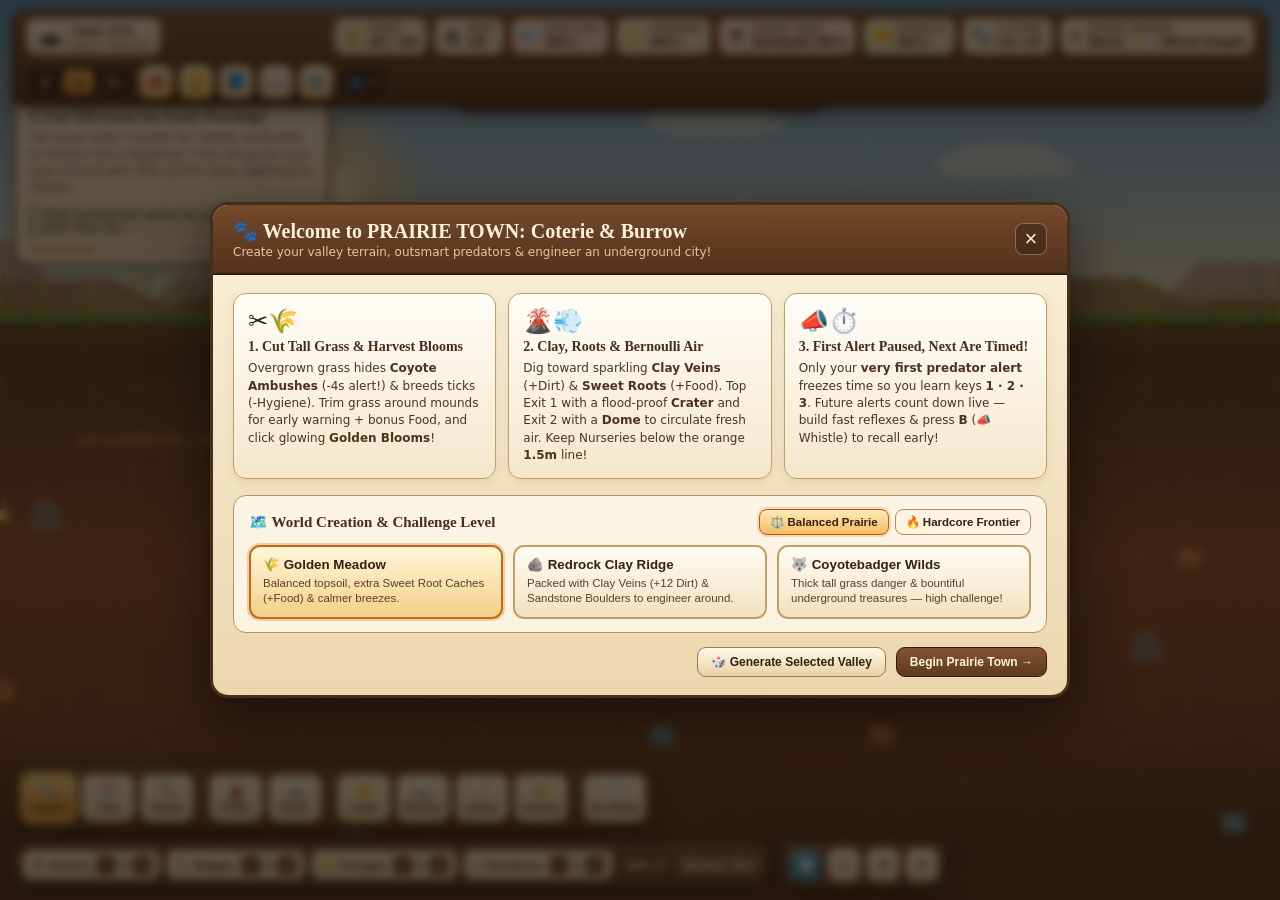
==== commit c8c08a32: "v2.2.0: Challenge overhaul — progressive predators, drought weather, famine, relay waves, deeper con" ====
--- a/index.html
+++ b/index.html
@@ -25,7 +25,7 @@
       </div>
 
       <div class="hud-resources" aria-label="Colony Resources">
-        <div class="res-pill" title="Food Stores (Seeds &amp; Dry Grass) — build Granaries to expand storage">
+        <div id="pill-food" class="res-pill" title="Food Stores (Seeds &amp; Dry Grass) — build Granaries to expand storage">
           <span class="res-ico">🌾</span>
           <div class="res-meta">
             <span class="res-label">Food</span>
@@ -50,7 +50,7 @@
           <span id="hud-bernoulli-tag" class="mini-tag hidden">Bernoulli</span>
         </div>
 
-        <div class="res-pill" title="Colony Hygiene % — Build a Latrine, assign Gardeners & trim tick-heavy tall grass">
+        <div id="pill-hygiene" class="res-pill" title="Colony Hygiene % — Build a Latrine, assign Gardeners &amp; trim tick-heavy tall grass">
           <span class="res-ico">✨</span>
           <div class="res-meta">
             <span class="res-label">Hygiene</span>
@@ -82,7 +82,7 @@
           </div>
         </button>
 
-        <div class="res-pill weather-pill" title="Current Weather, Wind &amp; Upcoming Forecast">
+        <div id="pill-weather" class="res-pill weather-pill" title="Current Weather, Wind &amp; Upcoming Forecast">
           <span id="hud-weather-ico" class="res-ico">☀️</span>
           <div class="res-meta">
             <span id="hud-weather-label" class="res-label">Warm Breeze</span>
@@ -379,10 +379,10 @@
               </select>
             </div>
             <div class="setting-row">
-              <label for="opt-pacing">Pacing Mode</label>
+              <label for="opt-pacing">Challenge Mode</label>
               <select id="opt-pacing" class="parchment-select">
-                <option value="cozy">Cozy Prairie (Relaxed)</option>
-                <option value="wild">Wild Frontier (Tactical)</option>
+                <option value="cozy">Balanced Prairie (Challenging)</option>
+                <option value="wild">Hardcore Frontier (Deadly Stakes)</option>
               </select>
             </div>
           </section>
@@ -463,8 +463,11 @@
 
           <div class="world-gen-panel">
             <div class="world-gen-head">
-              <h3>🗺️ World Creation — Choose Valley Terrain</h3>
-              <span class="world-seed-hint">Or keep your current starter valley</span>
+              <h3>🗺️ World Creation &amp; Challenge Level</h3>
+              <div class="pacing-toggle-row" role="group" aria-label="Challenge Mode">
+                <button class="pacing-choice-btn active" data-pacing="cozy">⚖️ Balanced Prairie</button>
+                <button class="pacing-choice-btn" data-pacing="wild">🔥 Hardcore Frontier</button>
+              </div>
             </div>
             <div class="world-style-grid" id="world-style-grid">
               <button class="world-style-card active" data-world-style="meadow">
--- a/css/styles.css
+++ b/css/styles.css
@@ -743,6 +743,34 @@
   flex-wrap: wrap;
 }
 
+.pacing-toggle-row {
+  display: flex;
+  gap: 6px;
+  flex-wrap: wrap;
+}
+
+.pacing-choice-btn {
+  padding: 5px 10px;
+  border-radius: 8px;
+  border: 1.5px solid #b58d58;
+  background: #fdf4e1;
+  color: var(--ink-dark);
+  font-size: 11.5px;
+  font-weight: 700;
+  cursor: pointer;
+  transition: background 0.12s ease, border-color 0.12s ease;
+}
+
+.pacing-choice-btn:hover {
+  border-color: var(--accent-amber);
+}
+
+.pacing-choice-btn.active {
+  background: linear-gradient(180deg, #ffeab8 0%, #f2bd62 100%);
+  border-color: #b45a16;
+  box-shadow: 0 0 0 2px rgba(217, 130, 43, 0.25);
+}
+
 .welcome-start-btn {
   padding: 10px 20px;
   font-size: 14px;
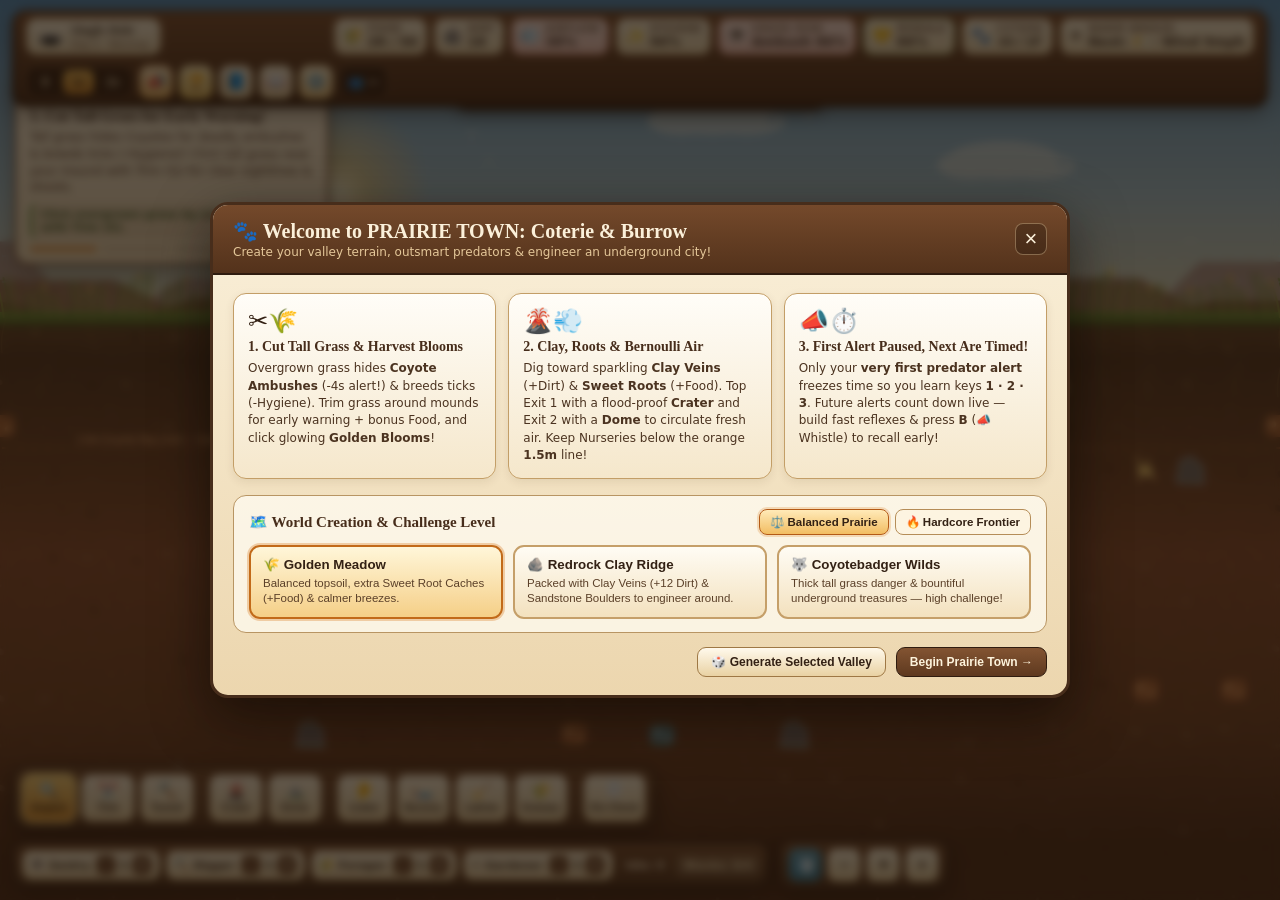
==== commit 45519de1: "Add SEO meta tags, sitemap.xml, robots.txt, and live URL in README" ====
--- a/index.html
+++ b/index.html
@@ -3,7 +3,18 @@
 <head>
   <meta charset="UTF-8" />
   <meta name="viewport" content="width=device-width, initial-scale=1.0, maximum-scale=1.0, user-scalable=no" />
-  <title>PRAIRIE TOWN: Coterie &amp; Burrow</title>
+  <title>PRAIRIE TOWN: Coterie &amp; Burrow — Colony Survival Game</title>
+  <meta name="description" content="Play PRAIRIE TOWN: Coterie &amp; Burrow, a free browser colony survival simulation. Dig deep burrows, engineer Bernoulli airflow mounds, decode prairie dog alarm calls, forage, and guide your coterie to self-sustaining survival." />
+  <meta name="keywords" content="Prairie Town, prairie dog game, colony simulation, browser game, burrow builder, survival simulation, HTML5 canvas game" />
+  <meta name="robots" content="index, follow" />
+  <link rel="canonical" href="https://prairie-town.onrender.com/" />
+  <meta property="og:type" content="website" />
+  <meta property="og:url" content="https://prairie-town.onrender.com/" />
+  <meta property="og:title" content="PRAIRIE TOWN: Coterie &amp; Burrow" />
+  <meta property="og:description" content="Dig burrows, balance Bernoulli airflow mounds, decode sentry alarms against hawks and coyotes, and lead your prairie dog colony to autonomous survival." />
+  <meta name="twitter:card" content="summary" />
+  <meta name="twitter:title" content="PRAIRIE TOWN: Coterie &amp; Burrow" />
+  <meta name="twitter:description" content="Free browser prairie dog colony survival simulation with burrow engineering, predator alarms, and dynamic weather." />
   <link rel="icon" href="data:image/svg+xml,<svg xmlns='http://www.w3.org/2000/svg' viewBox='0 0 100 100'><text y='.9em' font-size='90'>🐾</text></svg>" />
   <link rel="stylesheet" href="css/styles.css" />
 </head>
